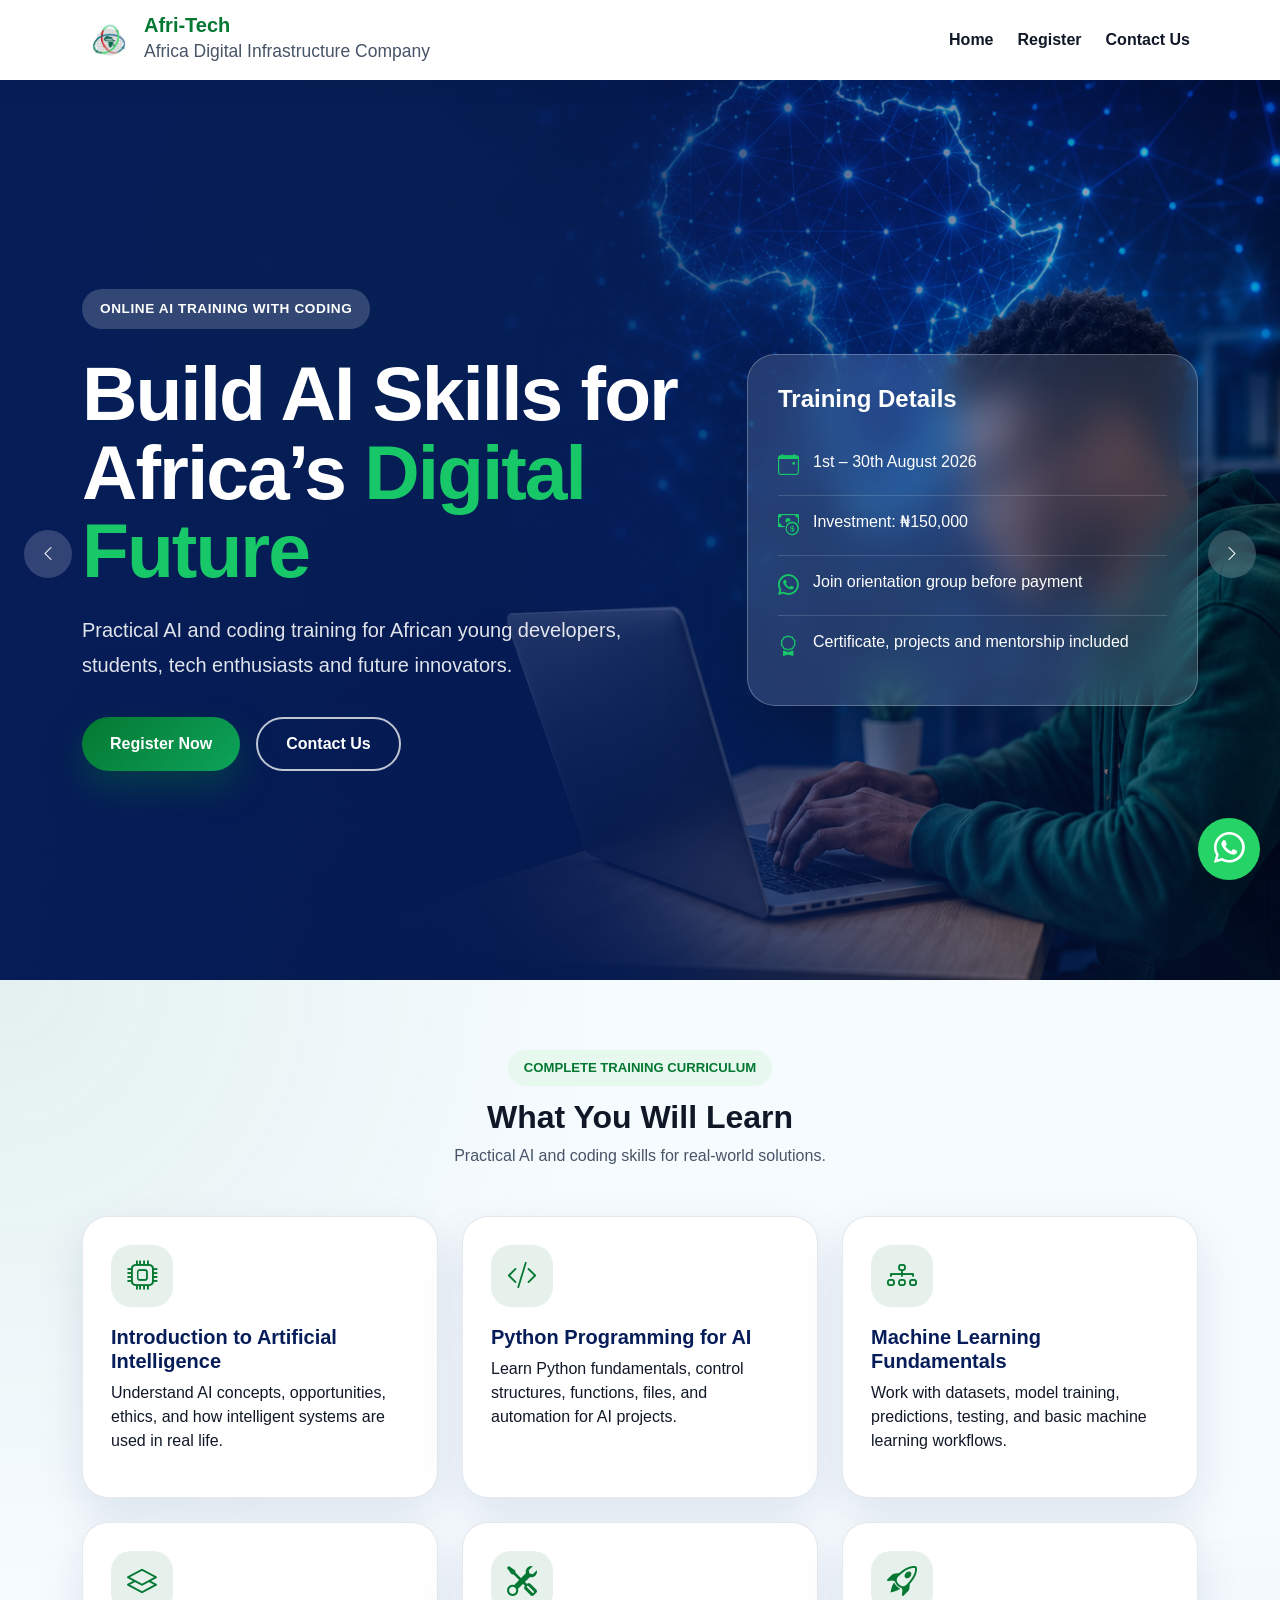
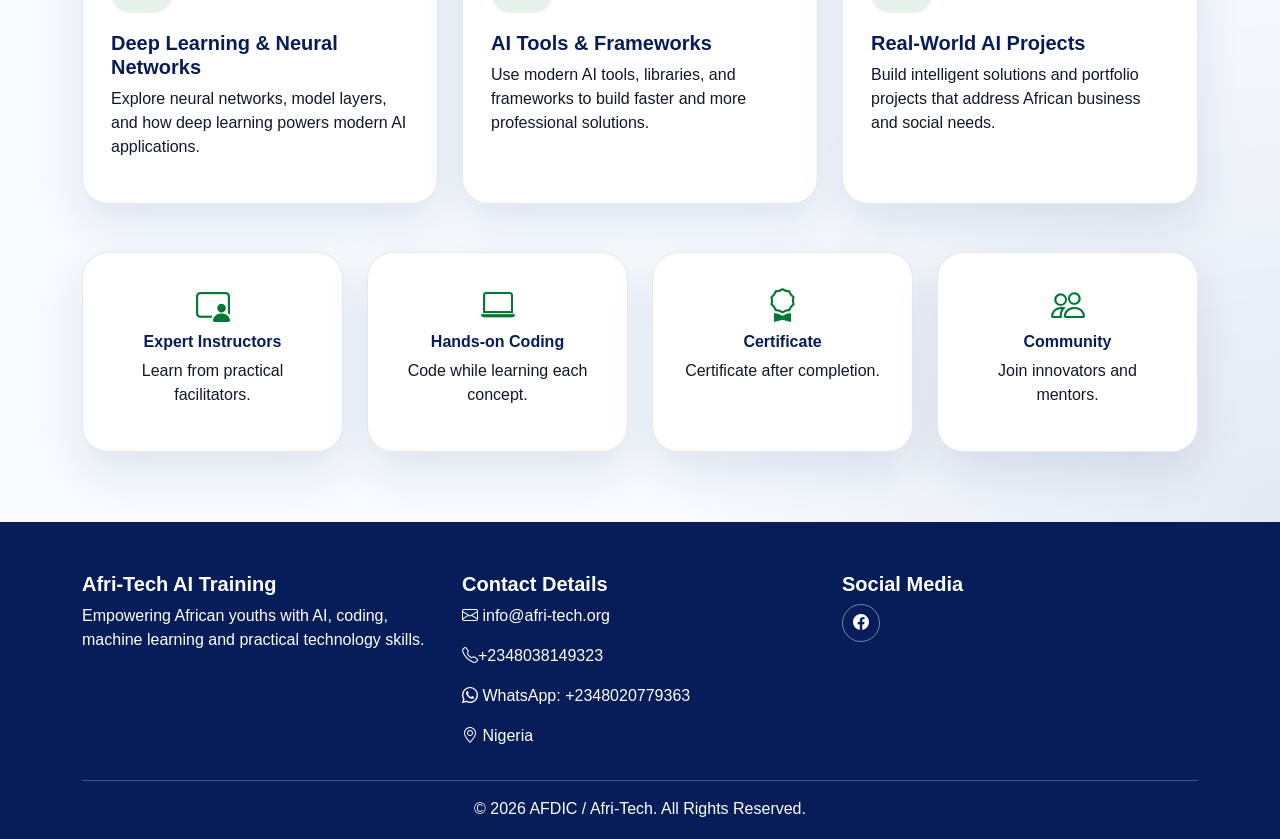
==== index.html @ 29464b66 "first commit" ====
<!DOCTYPE html>
<html lang="en">

<head>
    <meta charset="UTF-8">
    <meta name="viewport" content="width=device-width, initial-scale=1.0">
    <title>AFDIC / Afri-Tech AI Training</title>
    <link href="https://cdn.jsdelivr.net/npm/bootstrap@5.3.3/dist/css/bootstrap.min.css" rel="stylesheet">
    <link href="https://cdn.jsdelivr.net/npm/bootstrap-icons@1.11.3/font/bootstrap-icons.css" rel="stylesheet">
    <link rel="stylesheet" href="assets/css/style.css">
    <link rel="shortcut icon" href="assets/images/logo.jpg" type="image/x-icon">
</head>

<body>
    <nav class="navbar navbar-expand-lg sticky-top">
        <div class="container">
            <a class="navbar-brand d-flex align-items-center gap-2" href="index.html">
                <img class="logo" src="assets/images/logo.jpg" alt="AFDIC Logo">
                <div>
                    <div class="brand-title">Afri-Tech</div><small class="small-muted">Africa Digital Infrastructure Company</small>
                </div>
            </a>
            <button class="navbar-toggler" data-bs-toggle="collapse" data-bs-target="#nav"><span
                    class="navbar-toggler-icon"></span></button>
            <div class="collapse navbar-collapse" id="nav">
                <ul class="navbar-nav ms-auto align-items-lg-center gap-lg-2">
                    <li class="nav-item"><a class="nav-link" href="index.html">Home</a></li>
                    <li class="nav-item"><a class="nav-link" href="register.html">Register</a></li>
                    <li class="nav-item"><a class="nav-link" href="contact.html">Contact Us</a></li>

                </ul>
            </div>
        </div>
    </nav>
    <main>
        <section class="hero-section">
  <div class="hero-slider">
    <div class="hero-slide active" style="background-image:url('assets/images/hero-2.png')"></div>
    <div class="hero-slide" style="background-image:url('assets/images/hero-1.png')"></div>
  </div>

  <div class="hero-overlay"></div>

  <button class="hero-arrow hero-prev" onclick="changeSlide(-1)">
    <i class="bi bi-chevron-left"></i>
  </button>
  <button class="hero-arrow hero-next" onclick="changeSlide(1)">
    <i class="bi bi-chevron-right"></i>
  </button>

  <div class="container hero-inner">
    <div class="row align-items-center min-vh-100">
      <div class="col-lg-7">
        <span class="hero-badge">ONLINE AI TRAINING WITH CODING</span>

        <h1 class="hero-title">
          Build AI Skills for Africa’s
          <span>Digital Future</span>
        </h1>

        <p class="hero-text">
          Practical AI and coding training for African young developers, students,
          tech enthusiasts and future innovators.
        </p>

        <div class="hero-actions">
          <a class="btn-primary-hero" href="register.html">Register Now</a>
          <a class="btn-secondary-hero" href="contact.html">Contact Us</a>
        </div>
      </div>

      <div class="col-lg-5">
        <div class="training-card">
          <h4>Training Details</h4>

          <div class="training-item">
            <i class="bi bi-calendar-event"></i>
            <span>1st – 30th August 2026</span>
          </div>

          <div class="training-item">
            <i class="bi bi-cash-coin"></i>
            <span>Investment: ₦150,000</span>
          </div>

          <div class="training-item">
            <i class="bi bi-whatsapp"></i>
            <span>Join orientation group before payment</span>
          </div>

          <div class="training-item">
            <i class="bi bi-award"></i>
            <span>Certificate, projects and mentorship included</span>
          </div>
        </div>
      </div>
    </div>
  </div>
</section>
        
<section class="section training-features-section">
  <div class="container">
    <div class="text-center mb-5 section-heading">
      <span class="eyebrow">COMPLETE TRAINING CURRICULUM</span>
      <h2 class="fw-bold">What You Will Learn</h2>
      <p class="small-muted">Practical AI and coding skills for real-world solutions.</p>
    </div>

    <div class="row g-4">
      <div class="col-md-6 col-lg-4">
        <div class="feature-card reveal">
          <div class="feature-icon"><i class="bi bi-cpu"></i></div>
          <h5>Introduction to Artificial Intelligence</h5>
          <p>Understand AI concepts, opportunities, ethics, and how intelligent systems are used in real life.</p>
        </div>
      </div>
      <div class="col-md-6 col-lg-4">
        <div class="feature-card reveal">
          <div class="feature-icon"><i class="bi bi-code-slash"></i></div>
          <h5>Python Programming for AI</h5>
          <p>Learn Python fundamentals, control structures, functions, files, and automation for AI projects.</p>
        </div>
      </div>
      <div class="col-md-6 col-lg-4">
        <div class="feature-card reveal">
          <div class="feature-icon"><i class="bi bi-diagram-3"></i></div>
          <h5>Machine Learning Fundamentals</h5>
          <p>Work with datasets, model training, predictions, testing, and basic machine learning workflows.</p>
        </div>
      </div>
      <div class="col-md-6 col-lg-4">
        <div class="feature-card reveal">
          <div class="feature-icon"><i class="bi bi-layers"></i></div>
          <h5>Deep Learning & Neural Networks</h5>
          <p>Explore neural networks, model layers, and how deep learning powers modern AI applications.</p>
        </div>
      </div>
      <div class="col-md-6 col-lg-4">
        <div class="feature-card reveal">
          <div class="feature-icon"><i class="bi bi-tools"></i></div>
          <h5>AI Tools & Frameworks</h5>
          <p>Use modern AI tools, libraries, and frameworks to build faster and more professional solutions.</p>
        </div>
      </div>
      <div class="col-md-6 col-lg-4">
        <div class="feature-card reveal">
          <div class="feature-icon"><i class="bi bi-rocket-takeoff"></i></div>
          <h5>Real-World AI Projects</h5>
          <p>Build intelligent solutions and portfolio projects that address African business and social needs.</p>
        </div>
      </div>
    </div>

    <div class="row g-4 mt-4">
      <div class="col-md-3">
        <div class="benefit-tile reveal"><i class="bi bi-person-video3"></i><h6>Expert Instructors</h6><p>Learn from practical facilitators.</p></div>
      </div>
      <div class="col-md-3">
        <div class="benefit-tile reveal"><i class="bi bi-laptop"></i><h6>Hands-on Coding</h6><p>Code while learning each concept.</p></div>
      </div>
      <div class="col-md-3">
        <div class="benefit-tile reveal"><i class="bi bi-award"></i><h6>Certificate</h6><p>Certificate after completion.</p></div>
      </div>
      <div class="col-md-3">
        <div class="benefit-tile reveal"><i class="bi bi-people"></i><h6>Community</h6><p>Join innovators and mentors.</p></div>
      </div>
    </div>
  </div>
</section>

    </main>
    <footer class="footer">
        <div class="container">
            <div class="row g-4">
                <div class="col-md-4">
                    <h5 class="fw-bold">Afri-Tech AI Training</h5>
                    <p>Empowering African youths with AI, coding, machine learning and practical technology skills.</p>
                </div>
                <div class="col-md-4">
                    <h5 class="fw-bold">Contact Details</h5>
                    <p><i class="bi bi-envelope"></i> info@afri-tech.org</p>
                    <p><i class="bi bi-telephone"></i>+2348038149323</p>
                    <p><i class="bi bi-whatsapp"></i> WhatsApp: +2348020779363</p>
                    <p><i class="bi bi-geo-alt"></i> Nigeria</p>
                </div>
                <div class="col-md-4">
                    <h5 class="fw-bold">Social Media</h5>
                    <div class="social">
                        <a href="https://web.facebook.com/Africadic" target="_blank" aria-label="Facebook"><i
                                class="bi bi-facebook"></i></a>
                        <!-- <a href="https://instagram.com" target="_blank" aria-label="Instagram"><i
                                class="bi bi-instagram"></i></a>
                        <a href="https://x.com" target="_blank" aria-label="X"><i class="bi bi-twitter-x"></i></a>
                        <a href="https://linkedin.com" target="_blank" aria-label="LinkedIn"><i
                                class="bi bi-linkedin"></i></a>
                        <a href="https://youtube.com" target="_blank" aria-label="YouTube"><i
                                class="bi bi-youtube"></i></a> -->
                    </div>
                </div>
            </div>
            <hr>
            <p class="text-center mb-0">© 2026 AFDIC / Afri-Tech. All Rights Reserved.</p>
        </div>
    </footer>
    <a class="whatsapp" href="https://chat.whatsapp.com/Fl7YooMkrDF9KQvqZBZuZH?s=cl&p=a&ilr=1" target="_blank" rel="noopener"><i class="bi bi-whatsapp"></i></a>
    <script src="https://cdn.jsdelivr.net/npm/bootstrap@5.3.3/dist/js/bootstrap.bundle.min.js"></script>
    <script src="assets/js/app.js"></script>
</body>
</html>
---- assets/css/style.css ----
:root {
  --green: #047832;
  --green2: #0da35a;
  --blue: #061d59;
  --red: #d71920;
  --bg: #f6fbff;
  --card: #ffffff;
  --text: #101828;
  --muted: #475467;
  --border: rgba(6, 29, 89, .12);
  --shadow: 0 18px 45px rgba(6, 29, 89, .13);
  --footer: #061d59;
  --footerText: #ffffff;
}

* {
  box-sizing: border-box
}

body {
  margin: 0;
  background: var(--bg);
  color: var(--text);
  font-family: Inter, Segoe UI, Arial, sans-serif;
  transition: .25s
}

a {
  color: inherit
}

.navbar {
  background: var(--card);
  box-shadow: 0 5px 25px rgba(0, 0, 0, .06)
}

.logo {
  width: 54px;
  height: 54px;
  border-radius: 50%;
  object-fit: cover;
  background: #fff
}

.brand-title {
  font-weight: 900;
  color: var(--green);
  line-height: 1
}

.small-muted {
  color: var(--muted) !important
}

.nav-link {
  color: var(--text) !important;
  font-weight: 700
}

.btn-main {
  background: linear-gradient(135deg, var(--green), var(--blue));
  color: #fff !important;
  border: 0;
  border-radius: 999px;
  padding: 12px 22px;
  font-weight: 800;
  text-decoration: none;
  display: inline-block
}

.btn-main:hover {
  transform: translateY(-1px)
}

.btn-outline-main {
  border: 2px solid var(--green);
  color: var(--green) !important;
  border-radius: 999px;
  padding: 10px 20px;
  font-weight: 800;
  text-decoration: none;
  background: transparent;
  display: inline-block
}

.hero {
  position: relative;
  min-height: 640px;
  display: flex;
  align-items: center;
  overflow: hidden
}

.slide {
  position: absolute;
  inset: 0;
  background-size: cover;
  background-position: center;
  opacity: 0;
  transition: opacity 1s ease
}

.slide.active {
  opacity: 1
}

.slide::after {
  content: "";
  position: absolute;
  inset: 0;
  background: linear-gradient(90deg, rgba(255, 255, 255, .96), rgba(255, 255, 255, .78), rgba(6, 29, 89, .40))
}

.hero-content {
  position: relative;
  z-index: 2
}

.badge-pill {
  background: var(--green);
  color: #ffffff;
  border-radius: 999px;
  padding: 8px 16px;
  font-weight: 900
}

.hero h1 {
  font-size: clamp(2.4rem, 7vw, 5rem);
  font-weight: 1000;
  letter-spacing: -2px;
  color: var(--blue)
}

.coding {
  color: var(--green)
}

.hero-card,
.cardx,
.feature,
.contact-box {
  background: var(--card);
  color: var(--text);
  border-radius: 24px;
  box-shadow: var(--shadow);
  border: 1px solid var(--border)
}

.section {
  padding: 70px 0
}

.feature {
  padding: 22px;
  height: 100%
}

.feature i {
  font-size: 34px;
  color: var(--green)
}

.form-control,
.form-select {
  border-radius: 14px;
  padding: 13px;
  border: 1px solid #d0d5dd;
  background: var(--card);
  color: var(--text)
}

.form-control:focus,
.form-select:focus {
  box-shadow: 0 0 0 .25rem rgba(4, 120, 50, .15);
  border-color: var(--green);
  background: var(--card);
  color: var(--text)
}

.modal-content {
  background: var(--card);
  color: var(--text);
  border-radius: 24px
}

.table {
  --bs-table-bg: transparent;
  color: var(--text)
}

.table th,
.table td {
  color: var(--text);
  border-color: var(--border)
}

.status {
  padding: 6px 11px;
  border-radius: 20px;
  font-size: 12px;
  font-weight: 800
}

.status.Pending {
  background: #fff3cd;
  color: #8a6200
}

.status.Approved {
  background: #d1fadf;
  color: #05603a
}

.status.Rejected {
  background: #fee4e2;
  color: #b42318
}

.status.Paid {
  background: #dbeafe;
  color: #1e40af
}

.whatsapp {
  position: fixed;
  right: 20px;
  bottom: 20px;
  z-index: 1000;
  background: #25D366;
  color: #fff !important;
  width: 62px;
  height: 62px;
  border-radius: 50%;
  display: grid;
  place-items: center;
  font-size: 31px;
  box-shadow: 0 15px 35px rgba(0, 0, 0, .25);
  text-decoration: none
}

.arrow {
  position: absolute;
  top: 50%;
  transform: translateY(-50%);
  z-index: 3;
  background: rgba(255, 255, 255, .85);
  border: 0;
  border-radius: 50%;
  width: 48px;
  height: 48px;
  font-size: 26px;
  color: #061d59
}

.prev {
  left: 18px
}

.next {
  right: 18px
}

.stat {
  background: linear-gradient(135deg, var(--blue), var(--green));
  color: #fff;
  border-radius: 20px;
  padding: 20px
}

.footer {
  background: var(--footer);
  color: var(--footerText);
  padding: 50px 0 18px
}

.footer a {
  color: var(--footerText) !important;
  text-decoration: none
}

.footer p {
  color: var(--footerText)
}

.social a {
  width: 38px;
  height: 38px;
  border: 1px solid rgba(255, 255, 255, .45);
  border-radius: 50%;
  display: inline-grid;
  place-items: center;
  margin-right: 8px
}

.page-banner {
  background: linear-gradient(135deg, var(--blue), var(--green));
  color: #fff;
  padding: 85px 0;
  text-align: center
}

.page-banner h1 {
  font-weight: 1000
}

@media(max-width:768px) {
  .hero {
    min-height: 720px;
    text-align: center
  }

  .slide::after {
    background: rgba(255, 255, 255, .92)
  }

  .arrow {
    display: none
  }

  .navbar .btn {
    margin-top: 8px
  }

  .admin-actions {
    display: grid;
    gap: 8px
  }

  table {
    font-size: 13px
  }

  .table-responsive {
    border-radius: 18px
  }
}

body {
  background:
    radial-gradient(circle at top left, rgba(4, 120, 50, .08), transparent 35%),
    radial-gradient(circle at top right, rgba(6, 29, 89, .08), transparent 35%),
    var(--bg);
  color: var(--text);
}

.navbar {
  animation: slideDown .65s ease both
}

.hero-content {
  animation: fadeUp .9s ease both
}

.hero-card,
.cardx,
.feature,
.contact-box,
.stat {
  transition: transform .35s ease, box-shadow .35s ease, border-color .35s ease;
}

.hero-card:hover,
.cardx:hover,
.feature:hover,
.contact-box:hover {
  transform: translateY(-8px);
  box-shadow: 0 25px 65px rgba(6, 29, 89, .20);
  border-color: rgba(4, 120, 50, .25);
}

.feature i {
  transition: transform .35s ease, color .35s ease;
}

.feature:hover i {
  transform: scale(1.18) rotate(-5deg);
  color: var(--blue);
}

.btn-main,
.btn-outline-main,
.whatsapp,
.social a,
.arrow {
  transition: all .3s ease;
}

.btn-main:hover,
.btn-outline-main:hover {
  transform: translateY(-3px);
  box-shadow: 0 14px 28px rgba(4, 120, 50, .25);
}

.btn-outline-main:hover {
  background: var(--green);
  color: #fff !important;
}

.whatsapp {
  animation: pulseWhatsApp 1.8s infinite;
}

.social a:hover {
  transform: translateY(-4px) scale(1.08);
  background: #fff;
  color: var(--blue) !important;
}

.slide {
  transform: scale(1.02);
}

.slide.active {
  animation: kenBurns 6s ease forwards;
}

.reveal {
  opacity: 0;
  transform: translateY(35px);
  transition: opacity .8s ease, transform .8s ease;
}

.reveal.show {
  opacity: 1;
  transform: translateY(0);
}

.page-banner {
  position: relative;
  overflow: hidden;
}

.page-banner:before {
  content: "";
  position: absolute;
  inset: -50%;
  background: linear-gradient(120deg, transparent, rgba(255, 255, 255, .18), transparent);
  animation: shine 4s infinite;
}

.page-banner .container {
  position: relative;
  z-index: 2
}

.form-control,
.form-select {
  transition: border-color .25s ease, box-shadow .25s ease, transform .25s ease;
}

.form-control:focus,
.form-select:focus {
  transform: translateY(-2px);
}

@keyframes fadeUp {
  from {
    opacity: 0;
    transform: translateY(45px)
  }

  to {
    opacity: 1;
    transform: translateY(0)
  }
}

@keyframes slideDown {
  from {
    opacity: 0;
    transform: translateY(-25px)
  }

  to {
    opacity: 1;
    transform: translateY(0)
  }
}

@keyframes pulseWhatsApp {
  0% {
    box-shadow: 0 0 0 0 rgba(37, 211, 102, .55)
  }

  70% {
    box-shadow: 0 0 0 18px rgba(37, 211, 102, 0)
  }

  100% {
    box-shadow: 0 0 0 0 rgba(37, 211, 102, 0)
  }
}

@keyframes kenBurns {
  from {
    transform: scale(1.02)
  }

  to {
    transform: scale(1.08)
  }
}

@keyframes shine {
  0% {
    transform: translateX(-50%) rotate(20deg)
  }

  100% {
    transform: translateX(50%) rotate(20deg)
  }
}

@media(max-width:768px) {
  .hero h1 {
    color: var(--blue)
  }

  .slide::after {
    background: rgba(255, 255, 255, .90) !important
  }
}
.hero-section {
  position: relative;
  min-height: 100vh;
  overflow: hidden;
  background: #061d59;
}

.hero-slide {
  position: absolute;
  inset: 0;
  background-size: cover;
  background-position: center right;
  opacity: 0;
  transform: scale(1.04);
  transition: opacity 1s ease, transform 6s ease;
}

.hero-slide.active {
  opacity: 1;
  transform: scale(1.1);
}

.hero-overlay {
  position: absolute;
  inset: 0;
  background:
    linear-gradient(90deg, rgba(6, 29, 89, .96), rgba(6, 29, 89, .78), rgba(6, 29, 89, .25)),
    radial-gradient(circle at 20% 20%, rgba(4, 120, 50, .35), transparent 35%);
  z-index: 1;
}

.hero-inner {
  position: relative;
  z-index: 2;
}

.hero-badge {
  display: inline-block;
  background: #047832;
  color: #fff;
  padding: 10px 18px;
  border-radius: 50px;
  font-size: .85rem;
  font-weight: 800;
  letter-spacing: .6px;
}

.hero-title {
  margin-top: 25px;
  max-width: 760px;
  color: #fff;
  font-size: clamp(3rem, 6vw, 5.8rem);
  font-weight: 900;
  line-height: 1.02;
  letter-spacing: -2px;
}

.hero-title span {
  color: #18c768;
}

.hero-text {
  max-width: 620px;
  color: rgba(255, 255, 255, .88);
  font-size: 1.25rem;
  line-height: 1.75;
  margin-top: 24px;
}

.hero-actions {
  display: flex;
  gap: 16px;
  flex-wrap: wrap;
  margin-top: 34px;
}

.btn-primary-hero,
.btn-secondary-hero {
  display: inline-flex;
  align-items: center;
  justify-content: center;
  min-height: 54px;
  padding: 0 28px;
  border-radius: 50px;
  font-weight: 800;
  text-decoration: none;
  transition: all .3s ease;
}

.btn-primary-hero {
  background: linear-gradient(135deg, #047832, #0da35a);
  color: #fff;
  box-shadow: 0 16px 35px rgba(4, 120, 50, .35);
}

.btn-secondary-hero {
  border: 2px solid rgba(255,255,255,.75);
  color: #fff;
}

.btn-primary-hero:hover,
.btn-secondary-hero:hover {
  transform: translateY(-4px);
}

.btn-secondary-hero:hover {
  background: #fff;
  color: #061d59;
}

.training-card {
  background: rgba(255, 255, 255, .13);
  border: 1px solid rgba(255, 255, 255, .25);
  backdrop-filter: blur(18px);
  border-radius: 28px;
  padding: 30px;
  color: #fff;
  box-shadow: 0 30px 80px rgba(0,0,0,.28);
}

.training-card h4 {
  font-weight: 900;
  margin-bottom: 22px;
}

.training-item {
  display: flex;
  gap: 14px;
  padding: 14px 0;
  border-bottom: 1px solid rgba(255,255,255,.15);
}

.training-item:last-child {
  border-bottom: 0;
}

.training-item i {
  color: #18c768;
  font-size: 1.3rem;
}

.hero-arrow {
  position: absolute;
  top: 50%;
  z-index: 3;
  width: 48px;
  height: 48px;
  border: 0;
  border-radius: 50%;
  background: rgba(255,255,255,.18);
  color: #fff;
  backdrop-filter: blur(10px);
}

.hero-prev {
  left: 24px;
}

.hero-next {
  right: 24px;
}

@media (max-width: 991px) {
  .hero-section {
    padding: 120px 0 70px;
  }

  .row.min-vh-100 {
    min-height: auto !important;
  }

  .hero-title {
    font-size: clamp(2.7rem, 12vw, 4.3rem);
  }

  .training-card {
    margin-top: 45px;
  }
}

@media (max-width: 576px) {
  .hero-arrow {
    display: none;
  }

  .hero-actions {
    flex-direction: column;
  }

  .btn-primary-hero,
  .btn-secondary-hero {
    width: 100%;
  }
}
.registration-hero {
  background: linear-gradient(135deg, #061d59, #047832);
  color: #fff;
  padding: 90px 0;
  text-align: center;
}

.registration-hero h1 {
  font-size: clamp(2.4rem, 6vw, 4.5rem);
  font-weight: 900;
}

.hero-badge {
  background: rgba(255,255,255,.18);
  padding: 10px 18px;
  border-radius: 50px;
  font-weight: 800;
}

.registration-page {
  padding: 80px 0;
  background: #f6fbff;
}

.info-panel,
.registration-card {
  background: #fff;
  border-radius: 28px;
  padding: 35px;
  box-shadow: 0 25px 70px rgba(6, 29, 89, .12);
  height: 100%;
}

.info-panel {
  background: linear-gradient(160deg, #061d59, #047832);
  color: #fff;
}

.info-logo {
  width: 85px;
  height: 85px;
  border-radius: 50%;
  background: #fff;
  padding: 6px;
  margin-bottom: 25px;
}

.info-panel h3 {
  font-weight: 900;
  margin-bottom: 15px;
}

.info-item {
  display: flex;
  gap: 14px;
  align-items: center;
  padding: 16px 0;
  border-bottom: 1px solid rgba(255,255,255,.18);
}

.info-item i {
  font-size: 1.4rem;
  color: #9dffbe;
}

.form-header h2 {
  font-weight: 900;
  color: #061d59;
}

.form-control,
.form-select {
  min-height: 54px;
  border-radius: 14px;
}

.submit-btn {
  width: 100%;
  min-height: 58px;
  border: none;
  border-radius: 50px;
  background: linear-gradient(135deg, #047832, #061d59);
  color: #fff;
  font-weight: 900;
  transition: .3s;
}

.submit-btn:hover {
  transform: translateY(-3px);
  box-shadow: 0 18px 35px rgba(4,120,50,.28);
}
.reg-hero {
  position: relative;
  min-height: 420px;
  display: flex;
  align-items: center;
  background: url("assets/images/hero-2.png") center/cover no-repeat;
  overflow: hidden;
}

.reg-overlay {
  position: absolute;
  inset: 0;
  background: linear-gradient(90deg, rgba(6,29,89,.95), rgba(6,29,89,.75), rgba(4,120,50,.45));
}

.reg-hero-content {
  position: relative;
  z-index: 2;
  color: #fff;
  animation: fadeUp .9s ease both;
}

.reg-badge {
  display: inline-block;
  background: #047832;
  padding: 10px 18px;
  border-radius: 50px;
  font-weight: 900;
  margin-bottom: 20px;
}

.reg-hero h1 {
  font-size: clamp(2.8rem, 7vw, 5rem);
  font-weight: 900;
}

.reg-hero p {
  max-width: 650px;
  font-size: 1.2rem;
  color: rgba(255,255,255,.88);
}

.reg-main {
  padding: 80px 0;
  background: #f6fbff;
}

.reg-info,
.reg-card {
  height: 100%;
  border-radius: 30px;
  padding: 35px;
  box-shadow: 0 25px 70px rgba(6,29,89,.13);
}

.reg-info {
  color: #fff;
  background: linear-gradient(160deg, #061d59, #047832);
}

.reg-card {
  background: #fff;
}

.reg-logo {
  width: 90px;
  height: 90px;
  object-fit: cover;
  border-radius: 50%;
  background: #fff;
  padding: 6px;
  margin-bottom: 25px;
}

.reg-info h3,
.reg-card h2 {
  font-weight: 900;
}

.reg-info-item {
  display: flex;
  gap: 14px;
  padding: 16px 0;
  border-bottom: 1px solid rgba(255,255,255,.18);
}

.reg-info-item i {
  color: #9dffbe;
  font-size: 1.4rem;
}

.form-control,
.form-select {
  min-height: 54px;
  border-radius: 14px;
  border: 1px solid #d0d5dd;
}

.form-control:focus,
.form-select:focus {
  border-color: #047832;
  box-shadow: 0 0 0 .25rem rgba(4,120,50,.12);
}

.reg-submit {
  width: 100%;
  min-height: 58px;
  border: none;
  border-radius: 50px;
  background: linear-gradient(135deg, #047832, #061d59);
  color: #fff;
  font-weight: 900;
  transition: .3s ease;
}

.reg-submit:hover {
  transform: translateY(-3px);
  box-shadow: 0 18px 35px rgba(4,120,50,.28);
}

.animate-up {
  animation: fadeUp .9s ease both;
}

@keyframes fadeUp {
  from {
    opacity: 0;
    transform: translateY(35px);
  }
  to {
    opacity: 1;
    transform: translateY(0);
  }
}
.contact-hero {
  position: relative;
  min-height: 430px;
  display: flex;
  align-items: center;
  background: url("assets/images/hero-1.png") center/cover no-repeat;
  overflow: hidden;
}

.contact-overlay {
  position: absolute;
  inset: 0;
  background:
    linear-gradient(90deg, rgba(6,29,89,.96), rgba(6,29,89,.75), rgba(4,120,50,.45)),
    radial-gradient(circle at 20% 20%, rgba(13,163,90,.35), transparent 40%);
}

.contact-hero-content {
  position: relative;
  z-index: 2;
  color: #fff;
  animation: fadeUp .9s ease both;
}

.contact-badge {
  display: inline-block;
  background: #047832;
  padding: 10px 18px;
  border-radius: 50px;
  font-weight: 900;
  letter-spacing: .5px;
  margin-bottom: 20px;
}

.contact-hero h1 {
  max-width: 850px;
  font-size: clamp(2.6rem, 6vw, 5rem);
  font-weight: 900;
  line-height: 1.05;
}

.contact-hero p {
  max-width: 680px;
  color: rgba(255,255,255,.88);
  font-size: 1.2rem;
  line-height: 1.7;
}

.contact-main {
  padding: 80px 0;
  background:
    radial-gradient(circle at top left, rgba(4,120,50,.08), transparent 35%),
    radial-gradient(circle at bottom right, rgba(6,29,89,.08), transparent 35%),
    #f6fbff;
}

.contact-info-card,
.contact-form-card {
  height: 100%;
  border-radius: 30px;
  padding: 35px;
  box-shadow: 0 25px 70px rgba(6,29,89,.13);
}

.contact-info-card {
  color: #fff;
  background:
    linear-gradient(160deg, rgba(6,29,89,.98), rgba(4,120,50,.96)),
    url("assets/images/hero-2.png") center/cover no-repeat;
}

.contact-form-card {
  background: #fff;
}

.contact-logo {
  width: 88px;
  height: 88px;
  object-fit: cover;
  border-radius: 50%;
  background: #fff;
  padding: 6px;
  margin-bottom: 24px;
}

.contact-info-card h3,
.contact-form-card h2 {
  font-weight: 900;
}

.contact-info-item {
  display: flex;
  gap: 15px;
  align-items: center;
  padding: 16px 0;
  border-bottom: 1px solid rgba(255,255,255,.18);
}

.contact-info-item i {
  width: 44px;
  height: 44px;
  border-radius: 14px;
  display: grid;
  place-items: center;
  background: rgba(255,255,255,.16);
  color: #9dffbe;
  font-size: 1.3rem;
}

.contact-info-item small {
  display: block;
  color: rgba(255,255,255,.7);
}

.contact-info-item span {
  font-weight: 700;
}

.contact-whatsapp-btn,
.contact-submit-btn {
  width: 100%;
  min-height: 58px;
  border: none;
  border-radius: 50px;
  font-weight: 900;
  margin-top: 24px;
  transition: .3s ease;
}

.contact-whatsapp-btn {
  background: #25D366;
  color: #fff;
}

.contact-submit-btn {
  background: linear-gradient(135deg, #047832, #061d59);
  color: #fff;
}

.contact-whatsapp-btn:hover,
.contact-submit-btn:hover {
  transform: translateY(-3px);
  box-shadow: 0 18px 35px rgba(4,120,50,.28);
}

.form-title span {
  color: #047832;
  font-weight: 900;
}

.form-title h2 {
  color: #061d59;
}

.animate-up {
  animation: fadeUp .9s ease both;
}

@keyframes fadeUp {
  from {
    opacity: 0;
    transform: translateY(35px);
  }

  to {
    opacity: 1;
    transform: translateY(0);
  }
}
.contact-hero{
    position:relative;
    min-height:450px;
    display:flex;
    align-items:center;
    overflow:hidden;

    background:
    linear-gradient(135deg,#061d59 0%,#092b7a 55%,#047832 100%);
}

.contact-overlay{
    position:absolute;
    inset:0;

    background:
    radial-gradient(circle at top right,
    rgba(255,255,255,.08),
    transparent 45%);
}

.contact-hero-content{
    position:relative;
    z-index:2;
}

.contact-hero h2{
    color:#fff;
    font-size:clamp(2rem,4vw,3.3rem);
    font-weight:700;
    line-height:1.05;
    margin:15px 0;
}

.contact-hero h2 span{
    color:#22d36d;
}

.contact-hero p{
    color:rgba(255,255,255,.88);
    font-size:1.2rem;
    line-height:1.8;
    max-width:550px;
}

.hero-buttons{
    display:flex;
    gap:20px;
    margin-top:40px;
    flex-wrap:wrap;
}

.hero-contact-image{
    max-width:580px;
    width:100%;
    animation:floatImage 5s ease-in-out infinite;
    filter:drop-shadow(0 35px 70px rgba(0,0,0,.35));
    border-radius: 2em;
}

.contact-badge{
    display:inline-flex;
    align-items:center;
    gap:10px;

    background:#0a8a45;

    color:#fff;

    padding:12px 24px;

    border-radius:40px;

    font-weight:700;
}

@keyframes floatImage{

0%{
transform:translateY(0px);
}

50%{
transform:translateY(-18px);
}

100%{
transform:translateY(0px);
}

}

@media(max-width:992px){

.contact-hero{

padding:100px 0;

text-align:center;

}

.hero-contact-image{

margin-top:60px;

max-width:420px;

}

.contact-hero p{

margin:auto;

}

.hero-buttons{

justify-content:center;

}

}

.training-features-section{
  background:
    radial-gradient(circle at top left, rgba(4,120,50,.08), transparent 35%),
    radial-gradient(circle at bottom right, rgba(6,29,89,.08), transparent 35%),
    #f6fbff;
}
.eyebrow{display:inline-block;background:#e7f8ee;color:#047832;padding:8px 16px;border-radius:999px;font-weight:900;font-size:.82rem;margin-bottom:12px}
.feature-card,.benefit-tile{
  background:#fff;border:1px solid rgba(6,29,89,.10);border-radius:26px;padding:28px;height:100%;
  box-shadow:0 18px 45px rgba(6,29,89,.10);transition:.35s ease;
}
.feature-card:hover,.benefit-tile:hover{transform:translateY(-8px);box-shadow:0 28px 70px rgba(6,29,89,.16)}
.feature-icon{width:62px;height:62px;border-radius:20px;background:rgba(4,120,50,.10);display:grid;place-items:center;color:#047832;font-size:30px;margin-bottom:18px}
.feature-card h5,.benefit-tile h6{font-weight:900;color:#061d59}
.benefit-tile{text-align:center}
.benefit-tile i{font-size:34px;color:#047832;margin-bottom:10px}
.status.Unread{background:#fff3cd;color:#8a6200}
.status.Read{background:#d1fadf;color:#05603a}
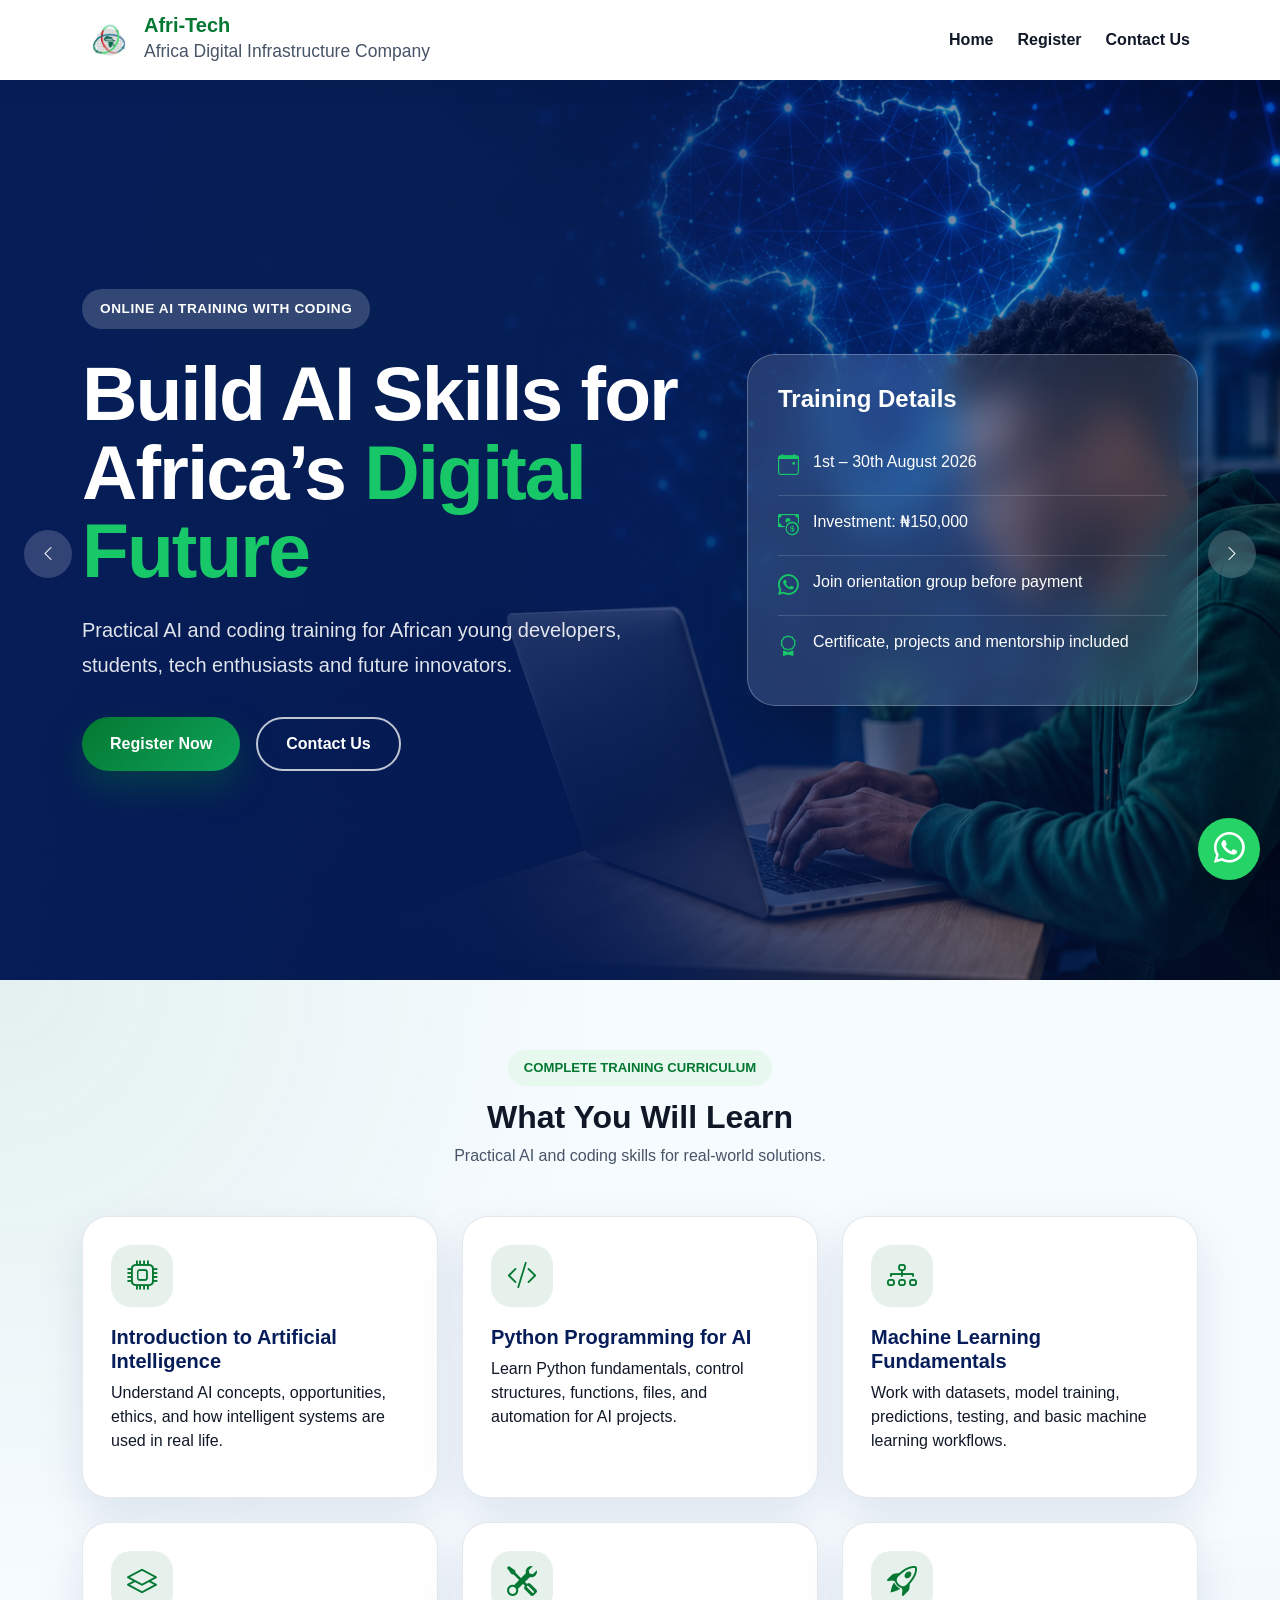
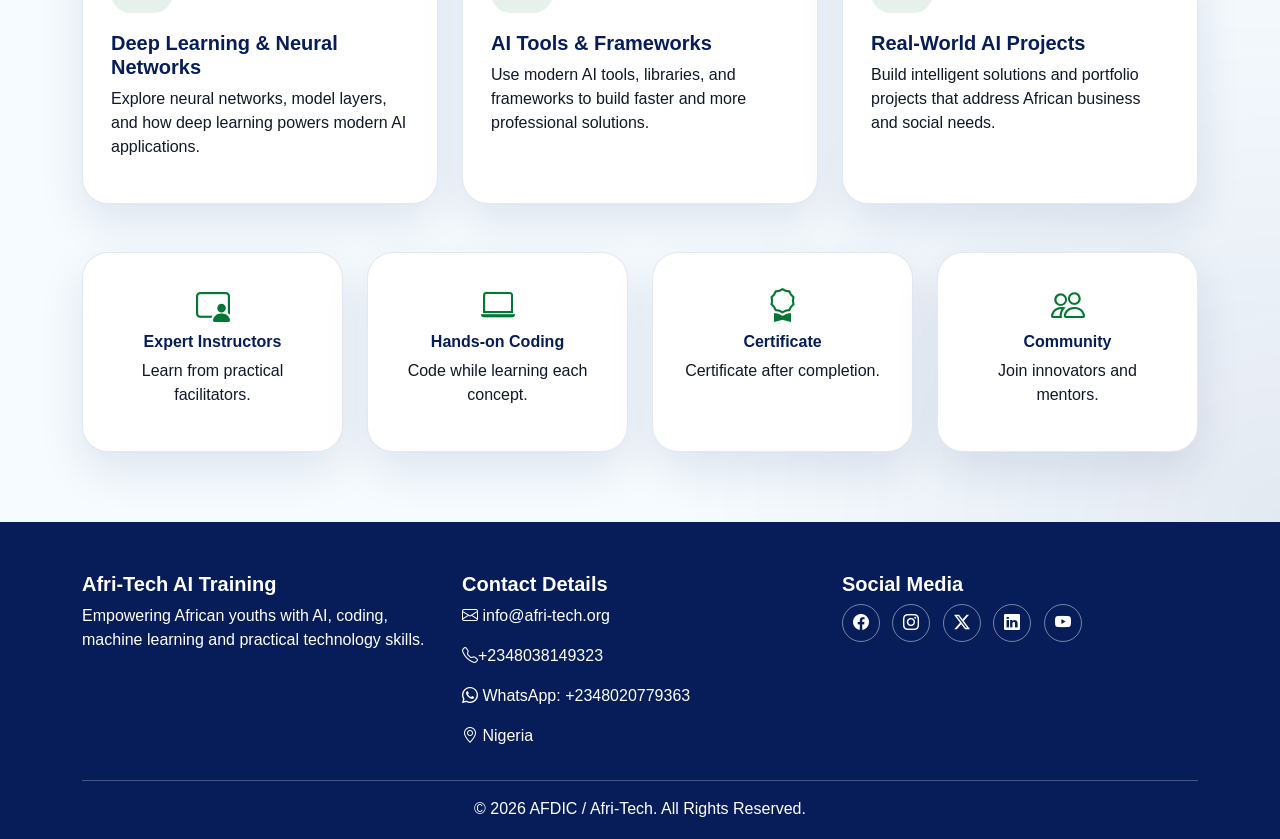
==== commit 0d75e4c5: "update" ====
--- a/index.html
+++ b/index.html
@@ -188,13 +188,13 @@
                     <div class="social">
                         <a href="https://web.facebook.com/Africadic" target="_blank" aria-label="Facebook"><i
                                 class="bi bi-facebook"></i></a>
-                        <!-- <a href="https://instagram.com" target="_blank" aria-label="Instagram"><i
+                        <a href="https://instagram.com/africadic/" target="_blank" aria-label="Instagram"><i
                                 class="bi bi-instagram"></i></a>
-                        <a href="https://x.com" target="_blank" aria-label="X"><i class="bi bi-twitter-x"></i></a>
-                        <a href="https://linkedin.com" target="_blank" aria-label="LinkedIn"><i
+                        <a href="https://x.com/Africadic" target="_blank" aria-label="X"><i class="bi bi-twitter-x"></i></a>
+                        <a href="https://linkedin.com/company/benue-digital-infrastructure-company-plc-bdic/?viewAsMember=true" target="_blank" aria-label="LinkedIn"><i
                                 class="bi bi-linkedin"></i></a>
-                        <a href="https://youtube.com" target="_blank" aria-label="YouTube"><i
-                                class="bi bi-youtube"></i></a> -->
+                        <a href="https://youtube.com/@bdic-plc" target="_blank" aria-label="YouTube"><i
+                                class="bi bi-youtube"></i></a>
                     </div>
                 </div>
             </div>
